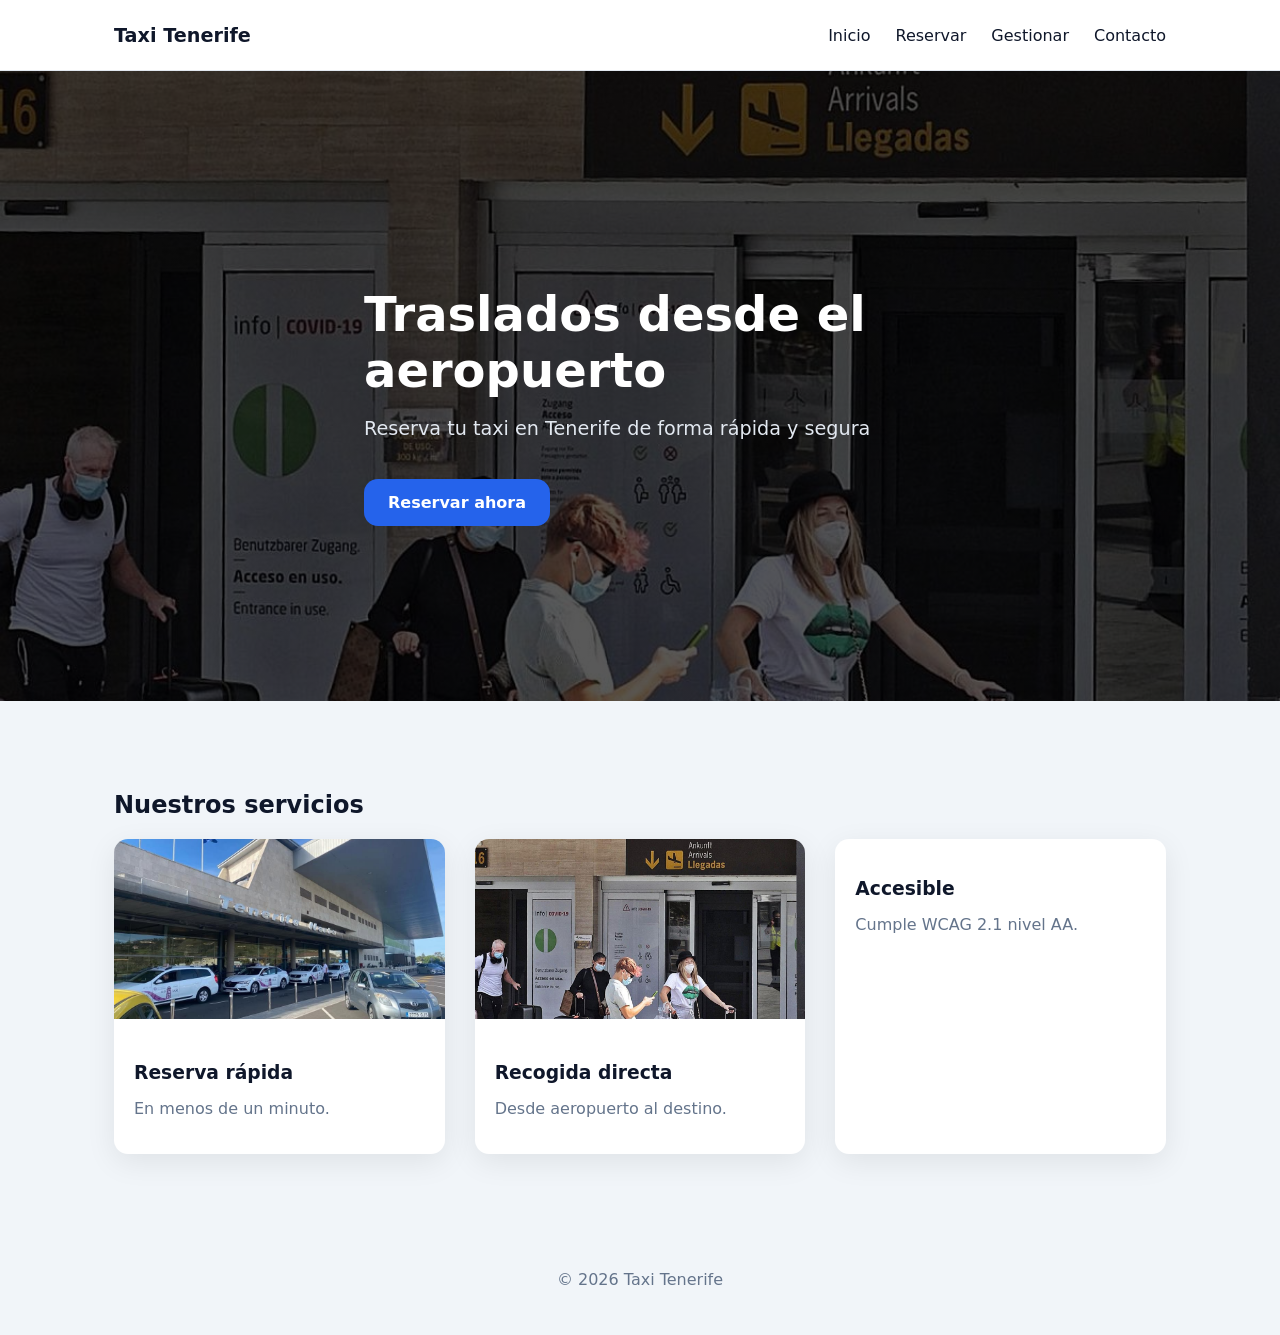
==== html/index.html @ d699dd97 "Prototipo accesibilidad" ====
<!DOCTYPE html>
<html lang="es">
<head>
  <meta charset="UTF-8">
  <meta name="viewport" content="width=device-width, initial-scale=1.0">
  <title>Taxi Tenerife</title>
  <link rel="stylesheet" href="../css/styles.css">
</head>

<body>

<a href="#main" class="skip-link">Saltar al contenido principal</a>

<header>
  <nav class="nav container" aria-label="Navegación principal">
    <div class="logo">
      <a href="index.html">Taxi Tenerife</a>
    </div>

    <!-- Menú principal -->
    <ul>
      <li><a href="index.html">Inicio</a></li>
      <li><a href="reserva.html">Reservar</a></li>
      <li><a href="gestion.html">Gestionar</a></li>
      <li><a href="contacto.html">Contacto</a></li>
    </ul>

    <!-- Botón menú responsive (opcional) -->
    <button class="nav-toggle" aria-controls="nav-menu" aria-expanded="false" aria-label="Abrir menú">
      ☰
    </button>
  </nav>
</header>

<main id="main">

<section class="hero">
  <div class="container hero-content">
    <h1>Traslados desde el aeropuerto</h1>
    <p>Reserva tu taxi en Tenerife de forma rápida y segura</p>
    <a href="reserva.html" class="btn">Reservar ahora</a>
  </div>
</section>

<section class="section">
  <div class="container">
    <h2>Nuestros servicios</h2>

    <div class="cards">

      <article class="card">
        <img src="../assets/taxi.jpg" alt="Taxi en aeropuerto">
        <div class="card-body">
          <h3>Reserva rápida</h3>
          <p>En menos de un minuto.</p>
        </div>
      </article>

      <article class="card">
        <img src="../assets/aeropuerto.jpg" alt="Aeropuerto Tenerife">
        <div class="card-body">
          <h3>Recogida directa</h3>
          <p>Desde aeropuerto al destino.</p>
        </div>
      </article>

      <article class="card">
        <div class="card-body">
          <h3>Accesible</h3>
          <p>Cumple WCAG 2.1 nivel AA.</p>
        </div>
      </article>

    </div>
  </div>
</section>

</main>

<footer>
  <p>&copy; 2026 Taxi Tenerife</p>
</footer>

<script src="../js/script.js"></script>
</body>
</html>
---- css/styles.css ----
:root {
  --primary: #2563eb;
  --primary-dark: #1e40af;
  --bg: #f1f5f9;
  --surface: #ffffff;
  --text: #0f172a;
  --muted: #64748b;
  --border: #e2e8f0;

  --radius: 14px;
  --shadow: 0 8px 30px rgba(0,0,0,0.08);
}

/* RESET */
* {
  box-sizing: border-box;
}

body {
  margin: 0;
  font-family: "Inter", system-ui, sans-serif;
  background: var(--bg);
  color: var(--text);
}

/* LAYOUT */
.container {
  max-width: 1100px;
  margin: 0 auto;
  padding: 0 24px;
}

.section {
  padding: 70px 0;
}

/* NAVBAR */
/* NAVBAR GENERAL */
header {
  background: var(--surface);
  border-bottom: 1px solid var(--border);
  position: sticky;
  top: 0;
  z-index: 1000;
}

.nav {
  display: flex;
  justify-content: space-between;
  align-items: center;
  height: 70px;
}

.nav ul {
  display: flex;
  gap: 25px;
  list-style: none;
  margin: 0;
}

.nav a {
  text-decoration: none;
  color: var(--text);
  font-weight: 500;
  transition: color 0.2s;
}

.nav a:hover,
.nav a:focus {
  color: var(--primary);
  outline: none;
}

/* Logo */
.logo a {
  font-weight: 700;
  font-size: 1.2rem;
  color: var(--text);
}

/* NAV TOGGLE (responsive) */
.nav-toggle {
  display: none;
  background: none;
  border: none;
  font-size: 1.5rem;
  cursor: pointer;
}

/* RESPONSIVE NAVBAR */
@media (max-width: 768px) {
  .nav ul {
    display: none;
    flex-direction: column;
    gap: 10px;
    background: var(--surface);
    position: absolute;
    top: 70px;
    right: 0;
    width: 200px;
    border-left: 1px solid var(--border);
    border-bottom: 1px solid var(--border);
    padding: 15px;
    border-radius: 0 0 var(--radius) var(--radius);
  }

  .nav ul.show {
    display: flex;
  }

  .nav-toggle {
    display: block;
    color: var(--text);
  }
}

/* HERO */
.hero {
  background:
    linear-gradient(rgba(0,0,0,0.65), rgba(0,0,0,0.65)),
    url('../assets/aeropuerto.jpg') center/cover no-repeat;
  height: 70vh;
  display: flex;
  align-items: center;
}

.hero-content {
  max-width: 600px;
}

.hero h1 {
  font-size: 3rem;
  color: white;
  margin-bottom: 15px;
}

.hero p {
  color: #e2e8f0;
  font-size: 1.2rem;
}

/* BOTONES */
.btn {
  display: inline-block;
  margin-top: 20px;
  padding: 14px 24px;
  border-radius: var(--radius);
  background: var(--primary);
  color: white;
  font-weight: 600;
  text-decoration: none;
  border: none;
  transition: 0.2s;
}

.btn:hover {
  background: var(--primary-dark);
  transform: translateY(-2px);
}

/* CARDS */
.cards {
  display: grid;
  grid-template-columns: repeat(auto-fit, minmax(280px,1fr));
  gap: 30px;
}

.card {
  background: var(--surface);
  border-radius: var(--radius);
  overflow: hidden;
  box-shadow: var(--shadow);
  transition: 0.25s;
}

.card:hover {
  transform: translateY(-6px);
}

.card img {
  width: 100%;
  height: 180px;
  object-fit: cover;
}

.card-body {
  padding: 20px;
}

.card h3 {
  margin-bottom: 10px;
}

.card p {
  color: var(--muted);
}

/* FORMULARIOS */
.form-container {
  max-width: 500px;
  margin: 60px auto;
}

form {
  background: var(--surface);
  padding: 30px;
  border-radius: var(--radius);
  box-shadow: var(--shadow);
}

fieldset {
  border: none;
  margin-bottom: 20px;
}

legend {
  font-weight: 600;
  margin-bottom: 10px;
}

label {
  display: block;
  margin-top: 15px;
  font-weight: 500;
}

input, textarea {
  width: 100%;
  padding: 12px;
  margin-top: 6px;
  border-radius: 8px;
  border: 1px solid var(--border);
  font-size: 0.95rem;
}

input:focus, textarea:focus {
  border-color: var(--primary);
  outline: none;
}

.titulo-reserva {
    margin-left: 20px;
}

/* TABLA */
.table-container {
  max-width: 900px;
  margin: 50px auto;
}

table {
  width: 100%;
  border-collapse: collapse;
  background: var(--surface);
  border-radius: var(--radius);
  overflow: hidden;
  box-shadow: var(--shadow);
}

thead {
  background: var(--primary);
  color: white;
}

th, td {
  padding: 14px;
  text-align: left;
}

tbody tr:nth-child(even) {
  background: #f8fafc;
}

/* SKIP LINK */
.skip-link {
  position: absolute;
  top: -40px;
}

.skip-link:focus {
  top: 10px;
  left: 10px;
  background: black;
  color: white;
  padding: 10px;
}

/* FOCUS */
a:focus, button:focus, input:focus {
  outline: 3px solid var(--primary);
}

/* FOOTER */
footer {
  text-align: center;
  padding: 30px;
  color: var(--muted);
}
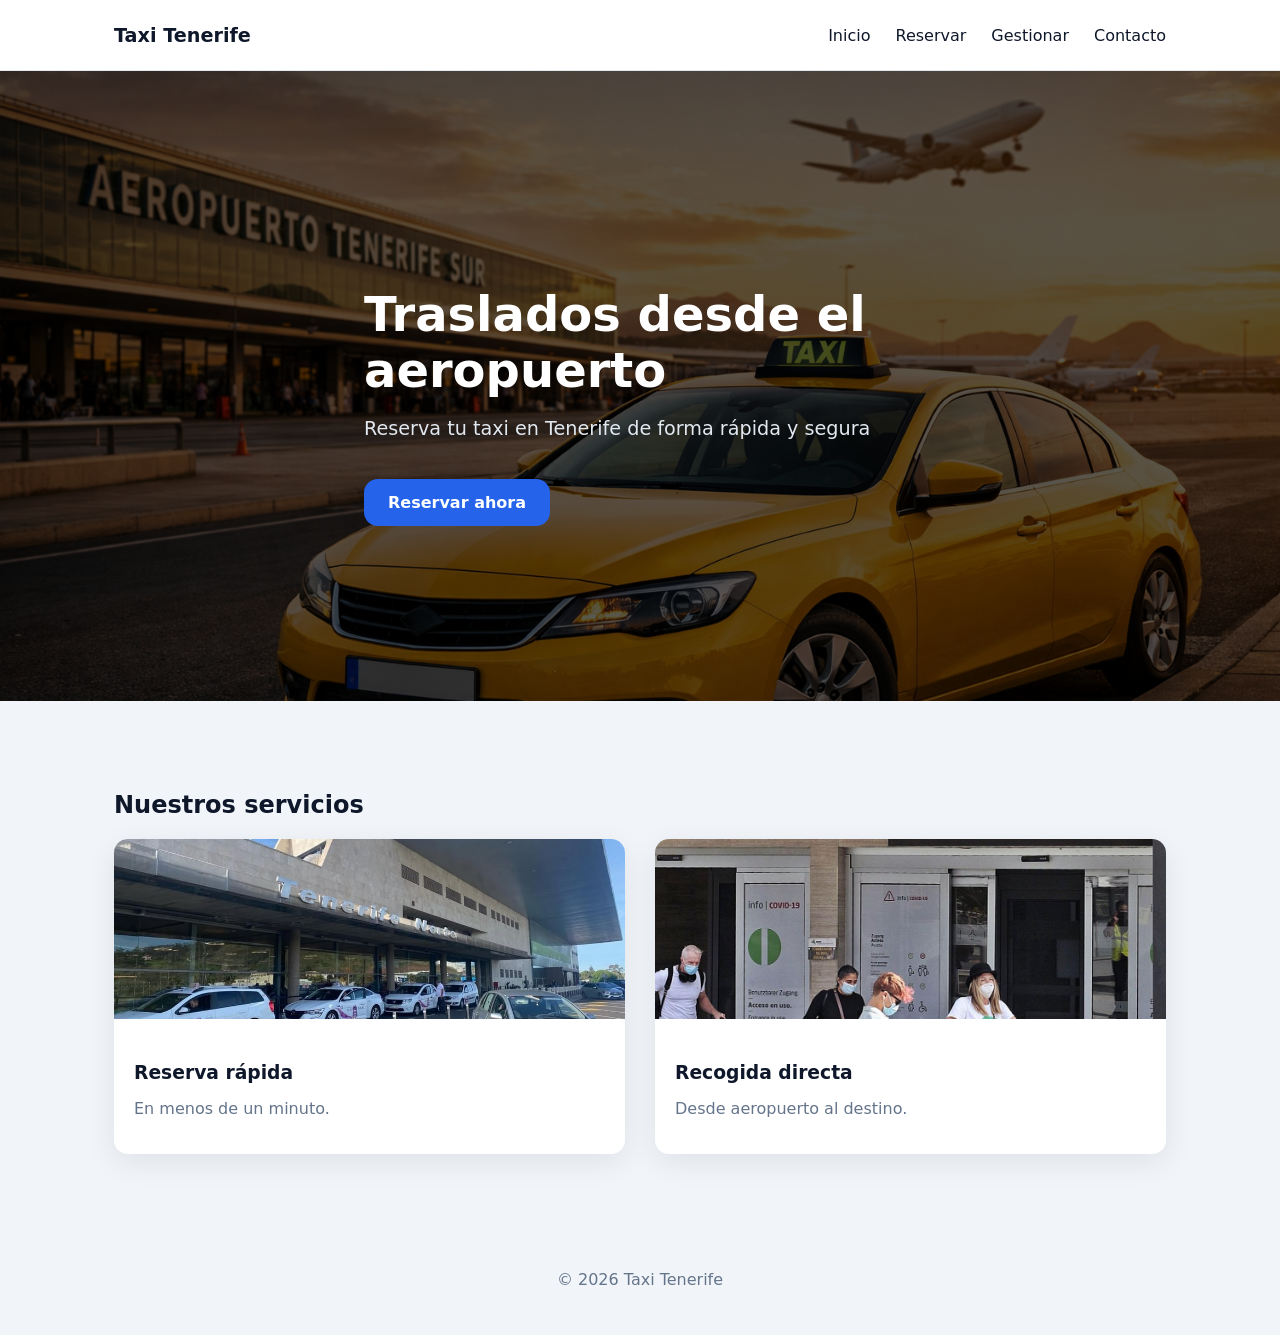
==== commit 0ea99810: "Modificaciones en index y reserva" ====
--- a/html/index.html
+++ b/html/index.html
@@ -1,5 +1,6 @@
 <!DOCTYPE html>
 <html lang="es">
+
 <head>
   <meta charset="UTF-8">
   <meta name="viewport" content="width=device-width, initial-scale=1.0">
@@ -9,78 +10,72 @@
 
 <body>
 
-<a href="#main" class="skip-link">Saltar al contenido principal</a>
+  <a href="#main" class="skip-link">Saltar al contenido principal</a>
 
-<header>
-  <nav class="nav container" aria-label="Navegación principal">
-    <div class="logo">
-      <a href="index.html">Taxi Tenerife</a>
-    </div>
+  <header>
+    <nav class="nav container" aria-label="Navegación principal">
+      <div class="logo">
+        <a href="index.html">Taxi Tenerife</a>
+      </div>
 
-    <!-- Menú principal -->
-    <ul>
-      <li><a href="index.html">Inicio</a></li>
-      <li><a href="reserva.html">Reservar</a></li>
-      <li><a href="gestion.html">Gestionar</a></li>
-      <li><a href="contacto.html">Contacto</a></li>
-    </ul>
+      <!-- Menú principal -->
+      <ul>
+        <li><a href="index.html">Inicio</a></li>
+        <li><a href="reserva.html">Reservar</a></li>
+        <li><a href="gestion.html">Gestionar</a></li>
+        <li><a href="contacto.html">Contacto</a></li>
+      </ul>
 
-    <!-- Botón menú responsive (opcional) -->
-    <button class="nav-toggle" aria-controls="nav-menu" aria-expanded="false" aria-label="Abrir menú">
-      ☰
-    </button>
-  </nav>
-</header>
+      <!-- Botón menú responsive -->
+      <button class="nav-toggle" aria-controls="nav-menu" aria-expanded="false" aria-label="Abrir menú">
+        ☰
+      </button>
+    </nav>
+  </header>
 
-<main id="main">
+  <main id="main">
 
-<section class="hero">
-  <div class="container hero-content">
-    <h1>Traslados desde el aeropuerto</h1>
-    <p>Reserva tu taxi en Tenerife de forma rápida y segura</p>
-    <a href="reserva.html" class="btn">Reservar ahora</a>
-  </div>
-</section>
+    <section class="hero">
+      <div class="container hero-content">
+        <h1>Traslados desde el aeropuerto</h1>
+        <p>Reserva tu taxi en Tenerife de forma rápida y segura</p>
+        <a href="reserva.html" class="btn">Reservar ahora</a>
+      </div>
+    </section>
 
-<section class="section">
-  <div class="container">
-    <h2>Nuestros servicios</h2>
+    <section class="section">
+      <div class="container">
+        <h2>Nuestros servicios</h2>
 
-    <div class="cards">
+        <div class="cards">
 
-      <article class="card">
-        <img src="../assets/taxi.jpg" alt="Taxi en aeropuerto">
-        <div class="card-body">
-          <h3>Reserva rápida</h3>
-          <p>En menos de un minuto.</p>
+          <article class="card">
+            <img src="../assets/taxi.jpg" alt="Taxi en aeropuerto">
+            <div class="card-body">
+              <h3>Reserva rápida</h3>
+              <p>En menos de un minuto.</p>
+            </div>
+          </article>
+
+          <article class="card">
+            <img src="../assets/aeropuerto.jpg" alt="Aeropuerto Tenerife">
+            <div class="card-body">
+              <h3>Recogida directa</h3>
+              <p>Desde aeropuerto al destino.</p>
+            </div>
+          </article>
+
         </div>
-      </article>
+      </div>
+    </section>
 
-      <article class="card">
-        <img src="../assets/aeropuerto.jpg" alt="Aeropuerto Tenerife">
-        <div class="card-body">
-          <h3>Recogida directa</h3>
-          <p>Desde aeropuerto al destino.</p>
-        </div>
-      </article>
+  </main>
 
-      <article class="card">
-        <div class="card-body">
-          <h3>Accesible</h3>
-          <p>Cumple WCAG 2.1 nivel AA.</p>
-        </div>
-      </article>
+  <footer>
+    <p>&copy; 2026 Taxi Tenerife</p>
+  </footer>
 
-    </div>
-  </div>
-</section>
+  <script src="../js/script.js"></script>
+</body>
 
-</main>
-
-<footer>
-  <p>&copy; 2026 Taxi Tenerife</p>
-</footer>
-
-<script src="../js/script.js"></script>
-</body>
 </html>
--- a/css/styles.css
+++ b/css/styles.css
@@ -118,7 +118,7 @@
 .hero {
   background:
     linear-gradient(rgba(0,0,0,0.65), rgba(0,0,0,0.65)),
-    url('../assets/aeropuerto.jpg') center/cover no-repeat;
+    url('../assets/hero.png') center/cover no-repeat;
   height: 70vh;
   display: flex;
   align-items: center;
@@ -238,6 +238,27 @@
   outline: none;
 }
 
+/* ERROR INPUT */
+input[aria-invalid="true"],
+select[aria-invalid="true"] {
+  border: 2px solid red;
+}
+
+/* CAJA DE ERRORES */
+#errorBox {
+  margin-top: 15px;
+  padding: 15px;
+  border-radius: 8px;
+  background: #ffe5e5;
+  color: #b00020;
+  display: none;
+}
+
+#errorBox ul {
+  margin: 0;
+  padding-left: 20px;
+}
+
 .titulo-reserva {
     margin-left: 20px;
 }
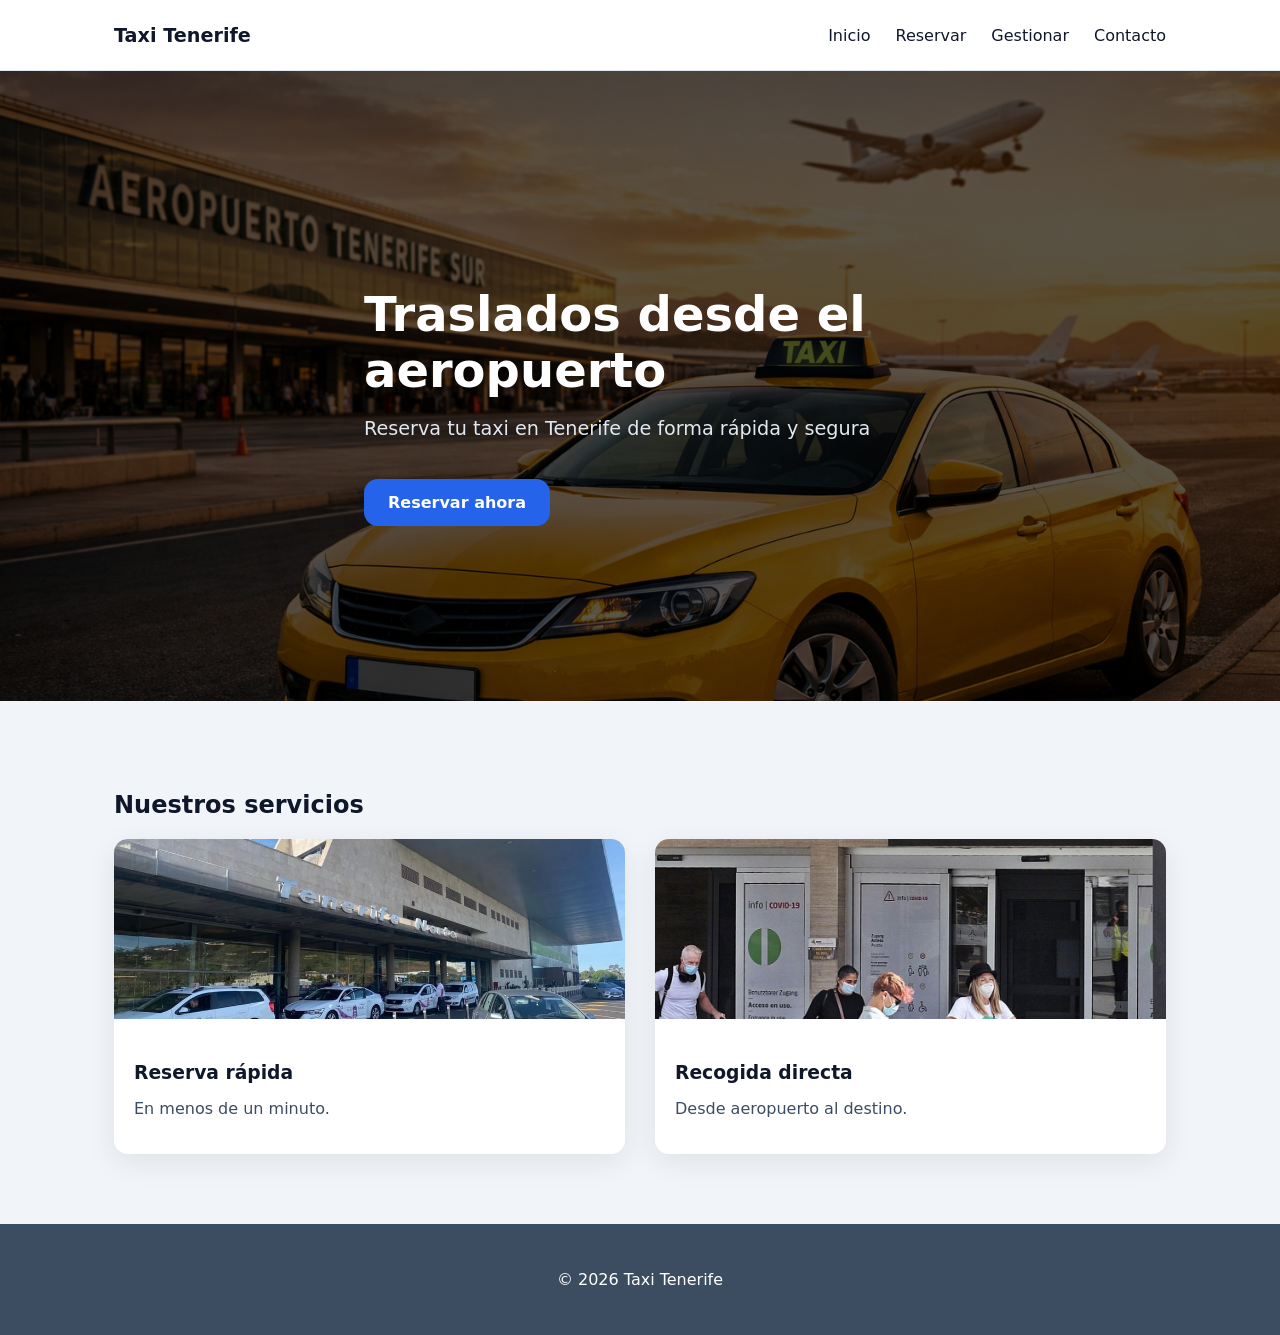
==== commit 5cdcf4a1: "Mejoras de Pavel incorporadas" ====
--- a/html/index.html
+++ b/html/index.html
@@ -10,7 +10,7 @@
 
 <body>
 
-  <a href="#main" class="skip-link">Saltar al contenido principal</a>
+  <a href="#main" class="skip-link" tabindex="1">Saltar al contenido principal</a>
 
   <header>
     <nav class="nav container" aria-label="Navegación principal">
@@ -18,15 +18,13 @@
         <a href="index.html">Taxi Tenerife</a>
       </div>
 
-      <!-- Menú principal -->
-      <ul>
-        <li><a href="index.html">Inicio</a></li>
+      <ul id="nav-menu">
+        <li><a href="index.html" aria-current="page">Inicio</a></li>
         <li><a href="reserva.html">Reservar</a></li>
         <li><a href="gestion.html">Gestionar</a></li>
         <li><a href="contacto.html">Contacto</a></li>
       </ul>
 
-      <!-- Botón menú responsive -->
       <button class="nav-toggle" aria-controls="nav-menu" aria-expanded="false" aria-label="Abrir menú">
         ☰
       </button>
@@ -78,4 +76,4 @@
   <script src="../js/script.js"></script>
 </body>
 
-</html>+</html>
--- a/css/styles.css
+++ b/css/styles.css
@@ -4,7 +4,7 @@
   --bg: #f1f5f9;
   --surface: #ffffff;
   --text: #0f172a;
-  --muted: #64748b;
+  --muted: #3c4c61;
   --border: #e2e8f0;
 
   --radius: 14px;
@@ -21,6 +21,13 @@
   font-family: "Inter", system-ui, sans-serif;
   background: var(--bg);
   color: var(--text);
+  display: flex;
+  flex-direction: column;
+  min-height: 100vh;
+}
+
+main {
+  flex: 1;
 }
 
 /* LAYOUT */
@@ -35,7 +42,6 @@
 }
 
 /* NAVBAR */
-/* NAVBAR GENERAL */
 header {
   background: var(--surface);
   border-bottom: 1px solid var(--border);
@@ -68,7 +74,6 @@
 .nav a:hover,
 .nav a:focus {
   color: var(--primary);
-  outline: none;
 }
 
 /* Logo */
@@ -76,6 +81,7 @@
   font-weight: 700;
   font-size: 1.2rem;
   color: var(--text);
+  text-decoration: none;
 }
 
 /* NAV TOGGLE (responsive) */
@@ -150,11 +156,25 @@
   font-weight: 600;
   text-decoration: none;
   border: none;
+  cursor: pointer;
+  font-size: 1rem;
   transition: 0.2s;
 }
 
 .btn:hover {
   background: var(--primary-dark);
+  transform: translateY(-2px);
+}
+
+.btn-secondary {
+  background: var(--surface);
+  color: var(--primary);
+  border: 2px solid var(--primary);
+  margin-right: 10px;
+}
+
+.btn-secondary:hover {
+  background: #eff6ff;
   transform: translateY(-2px);
 }
 
@@ -197,8 +217,9 @@
 
 /* FORMULARIOS */
 .form-container {
-  max-width: 500px;
-  margin: 60px auto;
+  max-width: 560px;
+  margin: 40px auto;
+  padding: 0 16px;
 }
 
 form {
@@ -208,14 +229,21 @@
   box-shadow: var(--shadow);
 }
 
+#formStatus {
+  margin-top: 10px;
+  font-weight: bold;
+}
+
 fieldset {
   border: none;
   margin-bottom: 20px;
+  padding: 0;
 }
 
 legend {
   font-weight: 600;
   margin-bottom: 10px;
+  font-size: 1.05rem;
 }
 
 label {
@@ -225,17 +253,48 @@
 }
 
 input, textarea {
+  width: 100%;
+  max-width: 100%;
+  min-width: 100%;
+  padding: 12px;
+  margin-top: 6px;
+  border-radius: 8px;
+  border: 1px solid var(--border);
+  font-size: 0.95rem;
+}
+
+input:focus, textarea:focus {
+  border-color: var(--primary);
+  outline: none;
+}
+
+select {
   width: 100%;
   padding: 12px;
   margin-top: 6px;
   border-radius: 8px;
   border: 1px solid var(--border);
   font-size: 0.95rem;
-}
-
-input:focus, textarea:focus {
+  background: white;
+}
+
+select:focus {
   border-color: var(--primary);
   outline: none;
+}
+
+.origen-select {
+  width: 100%;
+  padding: 12px;
+  margin-top: 6px;
+  border-radius: 8px;
+  border: 1px solid var(--border);
+  font-size: 0.95rem;
+}
+
+#status {
+  margin-top: 10px;
+  font-weight: bold;
 }
 
 /* ERROR INPUT */
@@ -254,19 +313,63 @@
   display: none;
 }
 
+#errorBox-1, #errorBox-2 {
+  display:none;
+  margin-top:15px;
+  padding:15px;
+  border-radius:8px;
+  background:#ffe5e5;
+  color:#b00020;
+}
+
 #errorBox ul {
   margin: 0;
   padding-left: 20px;
 }
 
 .titulo-reserva {
-    margin-left: 20px;
+  margin-left: 20px;
+}
+
+.titulo-gestion {
+  margin-left: 20px;
+}
+
+.titulo-contacto {
+  margin-left: 20px;
+}
+
+/* FECHA + HORA en línea */
+.fecha-hora-group {
+  display: grid;
+  grid-template-columns: 1fr 1fr;
+  gap: 16px;
+}
+
+.fecha-hora-group > div {
+  display: flex;
+  flex-direction: column;
+}
+
+.fecha-hora-group label {
+  margin-top: 0;
+}
+
+.fecha-hora-group input {
+  min-width: unset;
+}
+
+@media (max-width: 480px) {
+  .fecha-hora-group {
+    grid-template-columns: 1fr;
+  }
 }
 
 /* TABLA */
 .table-container {
   max-width: 900px;
-  margin: 50px auto;
+  margin: 30px auto 50px;
+  padding: 0 16px;
 }
 
 table {
@@ -296,24 +399,324 @@
 .skip-link {
   position: absolute;
   top: -40px;
+  left: 0;
+  background: black;
+  color: white;
+  padding: 10px;
+  z-index: 9999;
 }
 
 .skip-link:focus {
   top: 10px;
   left: 10px;
-  background: black;
-  color: white;
-  padding: 10px;
 }
 
 /* FOCUS */
-a:focus, button:focus, input:focus {
+a:focus, button:focus, input:focus, textarea:focus, select:focus {
   outline: 3px solid var(--primary);
+  outline-offset: 2px;
 }
 
 /* FOOTER */
 footer {
   text-align: center;
   padding: 30px;
+  color: var(--surface);
+  background-color: #3c4c61;
+}
+
+/* ==========================================
+   BREADCRUMB (indicador de pasos)
+   ========================================== */
+.breadcrumb-nav {
+  max-width: 560px;
+  margin: 30px auto 0;
+  padding: 0 16px;
+}
+
+.breadcrumb {
+  display: flex;
+  list-style: none;
+  margin: 0;
+  padding: 0;
+  gap: 0;
+  background: var(--surface);
+  border-radius: var(--radius);
+  box-shadow: var(--shadow);
+  overflow: hidden;
+}
+
+.breadcrumb-item {
+  flex: 1;
+  text-align: center;
+  padding: 14px 10px;
+  font-weight: 600;
+  font-size: 0.9rem;
   color: var(--muted);
-}+  background: var(--surface);
+  position: relative;
+  border-right: 1px solid var(--border);
+  transition: background 0.2s, color 0.2s;
+}
+
+.breadcrumb-item:last-child {
+  border-right: none;
+}
+
+.breadcrumb-item.active {
+  background: var(--primary);
+  color: white;
+}
+
+.breadcrumb-item.completed {
+  background: #dbeafe;
+  color: var(--primary-dark);
+}
+
+.breadcrumb-item .step-number {
+  display: inline-block;
+  width: 22px;
+  height: 22px;
+  border-radius: 50%;
+  background: rgba(255,255,255,0.3);
+  font-size: 0.75rem;
+  line-height: 22px;
+  margin-right: 6px;
+}
+
+.breadcrumb-item.active .step-number {
+  background: rgba(255,255,255,0.3);
+  color: white;
+}
+
+.breadcrumb-item.completed .step-number {
+  background: var(--primary);
+  color: white;
+}
+
+.breadcrumb-item:not(.active) .step-number {
+  background: var(--border);
+  color: var(--muted);
+}
+
+/* ==========================================
+   MULTI-STEP FORM
+   ========================================== */
+.form-step {
+  animation: fadeIn 0.25s ease;
+}
+
+@keyframes fadeIn {
+  from { opacity: 0; transform: translateY(6px); }
+  to   { opacity: 1; transform: translateY(0); }
+}
+
+.step-actions {
+  display: flex;
+  gap: 12px;
+  margin-top: 24px;
+  flex-wrap: wrap;
+}
+
+/* Caja de revisión */
+#reviewBox {
+  background: #f0f9ff;
+  border: 1px solid #bae6fd;
+  border-radius: var(--radius);
+  padding: 20px;
+  margin-top: 16px;
+}
+
+#reviewBox h2 {
+  margin-top: 0;
+  font-size: 1.1rem;
+  color: var(--primary-dark);
+}
+
+#reviewBox p {
+  margin: 6px 0;
+}
+
+/* ==========================================
+   AUTOCOMPLETE COMBOBOX (Destino)
+   ========================================== */
+
+.destino-combobox {
+  margin-bottom: 6px;
+}
+.combobox-wrapper {
+  position: relative;
+  margin-top: 6px;
+}
+
+.combobox-wrapper input {
+  margin-top: 0;
+  width: 100%;
+}
+
+.autocomplete-list {
+  position: absolute;
+  top: calc(100% + 4px);
+  left: 0;
+  right: 0;
+  background: var(--surface);
+  border: 1px solid var(--border);
+  border-radius: 8px;
+  box-shadow: var(--shadow);
+  list-style: none;
+  margin: 0;
+  padding: 4px 0;
+  z-index: 500;
+  max-height: 240px;
+  overflow-y: auto;
+}
+
+.autocomplete-list li {
+  padding: 10px 14px;
+  cursor: pointer;
+  font-size: 0.9rem;
+  color: var(--text);
+  border-bottom: 1px solid var(--border);
+}
+
+.autocomplete-list li:last-child {
+  border-bottom: none;
+}
+
+.autocomplete-list li:hover,
+.autocomplete-list li[aria-selected="true"],
+.autocomplete-list li.highlighted {
+  background: #eff6ff;
+  color: var(--primary-dark);
+}
+
+.autocomplete-list li:focus {
+  outline: 2px solid var(--primary);
+  outline-offset: -2px;
+}
+
+.autocomplete-spinner {
+  padding: 10px 14px;
+  font-size: 0.85rem;
+  color: var(--muted);
+  font-style: italic;
+}
+
+/* ==========================================
+   GESTION — estado vacío / resultado
+   ========================================== */
+
+#gestionErrorBox {
+  display:none;
+  margin-top:15px;
+  padding:15px;
+  border-radius:8px;
+  background:#ffe5e5;
+  color:#b00020;
+}
+
+.result-area {
+  min-height: 40px;
+}
+
+#resultNotFound {
+  color:#b00020;
+  font-weight:600;
+  padding:20px 0;
+}
+
+.result-empty {
+  text-align: center;
+  color: var(--muted);
+  padding: 30px;
+  font-size: 0.95rem;
+}
+
+.badge-cancelar {
+  display: inline-block;
+  margin-top: 8px;
+  padding: 6px 14px;
+  border-radius: 8px;
+  background: #fee2e2;
+  color: #b91c1c;
+  border: none;
+  font-weight: 600;
+  cursor: pointer;
+  font-size: 0.85rem;
+}
+
+.badge-cancelar:hover {
+  background: #fecaca;
+}
+
+/* ==========================================
+   FAQ — Preguntas frecuentes
+   ========================================== */
+.faq-section {
+  max-width: 720px;
+  margin: 0 auto 60px;
+  padding: 0 16px;
+}
+
+.faq-section h2 {
+  margin-bottom: 20px;
+  font-size: 1.5rem;
+}
+
+.faq-list {
+  list-style: none;
+  margin: 0;
+  padding: 0;
+  display: flex;
+  flex-direction: column;
+  gap: 10px;
+}
+
+.faq-item details {
+  background: var(--surface);
+  border-radius: var(--radius);
+  box-shadow: var(--shadow);
+  overflow: hidden;
+}
+
+.faq-item summary {
+  padding: 18px 20px;
+  font-weight: 600;
+  cursor: pointer;
+  list-style: none;
+  display: flex;
+  justify-content: space-between;
+  align-items: center;
+  gap: 12px;
+}
+
+.faq-item summary::-webkit-details-marker {
+  display: none;
+}
+
+.faq-item summary::after {
+  content: '+';
+  font-size: 1.4rem;
+  font-weight: 300;
+  color: var(--primary);
+  flex-shrink: 0;
+  transition: transform 0.25s;
+}
+
+.faq-item details[open] summary::after {
+  transform: rotate(45deg);
+}
+
+.faq-item summary:focus {
+  outline: 3px solid var(--primary);
+  outline-offset: -3px;
+}
+
+.faq-answer {
+  padding: 0 20px 18px;
+  color: var(--muted);
+  line-height: 1.65;
+  border-top: 1px solid var(--border);
+  margin-top: 0;
+  padding-top: 14px;
+}
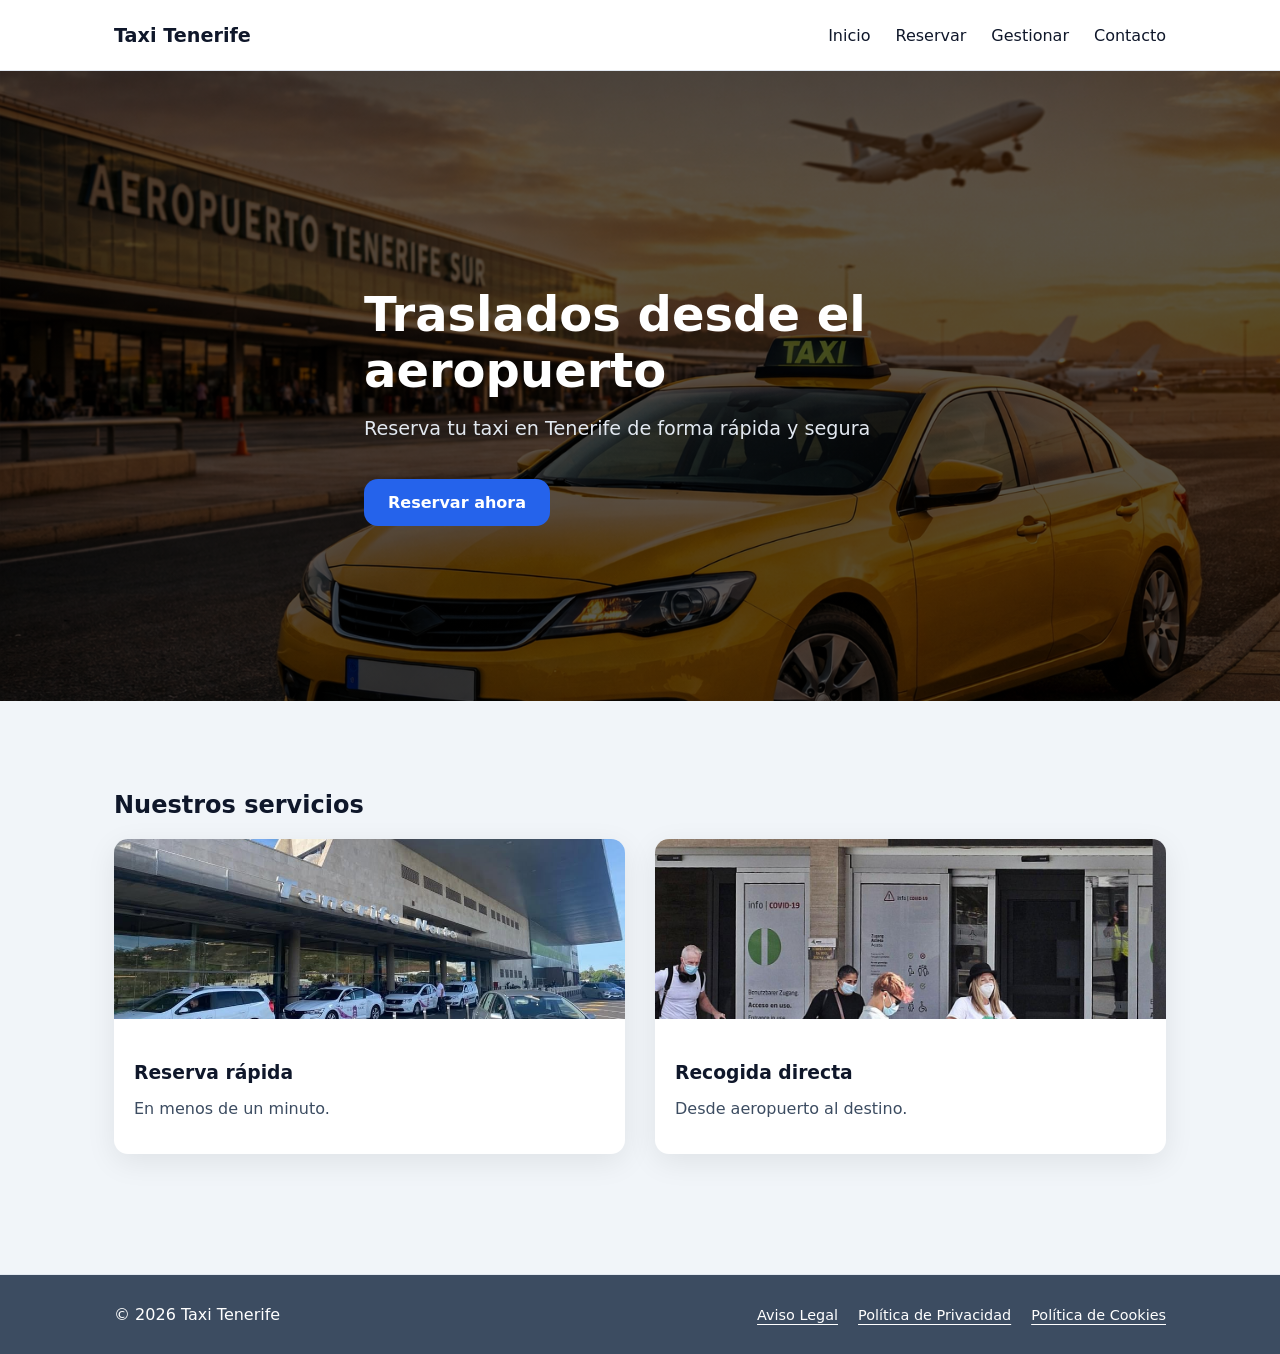
==== commit ba456047: "Añadido aviso legal, privacidad etc (no funcional)" ====
--- a/html/index.html
+++ b/html/index.html
@@ -70,7 +70,15 @@
   </main>
 
   <footer>
-    <p>&copy; 2026 Taxi Tenerife</p>
+    <div class="container footer-content">
+      <p>&copy; 2026 Taxi Tenerife</p>
+      
+      <ul class="footer-links" aria-label="Enlaces legales">
+        <li><a href="#">Aviso Legal</a></li>
+        <li><a href="#">Política de Privacidad</a></li>
+        <li><a href="#">Política de Cookies</a></li>
+      </ul>
+    </div>
   </footer>
 
   <script src="../js/script.js"></script>
--- a/css/styles.css
+++ b/css/styles.css
@@ -417,12 +417,57 @@
   outline-offset: 2px;
 }
 
-/* FOOTER */
+/* ==========================
+   ACTUALIZACIÓN FOOTER
+   ========================== */
 footer {
-  text-align: center;
-  padding: 30px;
+  background: var(--muted);
+  border-top: 1px solid var(--border);
+  padding: 30px 0;
+  margin-top: 50px;
+}
+
+.footer-content {
+  display: flex;
+  flex-direction: column;
+  align-items: center;
+  gap: 15px;
+}
+
+/* En pantallas grandes, se pone a los lados */
+@media (min-width: 600px) {
+  .footer-content {
+    flex-direction: row;
+    justify-content: space-between;
+  }
+}
+
+.footer-content p {
+  margin: 0;
   color: var(--surface);
-  background-color: #3c4c61;
+}
+
+.footer-links {
+  display: flex;
+  flex-wrap: wrap;
+  justify-content: center;
+  gap: 20px;
+  list-style: none;
+  margin: 0;
+  padding: 0;
+}
+
+.footer-links a {
+  color: var(--surface);
+  text-decoration: underline;
+  text-underline-offset: 4px;
+  font-size: 0.9rem;
+}
+
+.footer-links a:hover,
+.footer-links a:focus {
+  color: var(--primary);
+  text-decoration-thickness: 2px;
 }
 
 /* ==========================================
